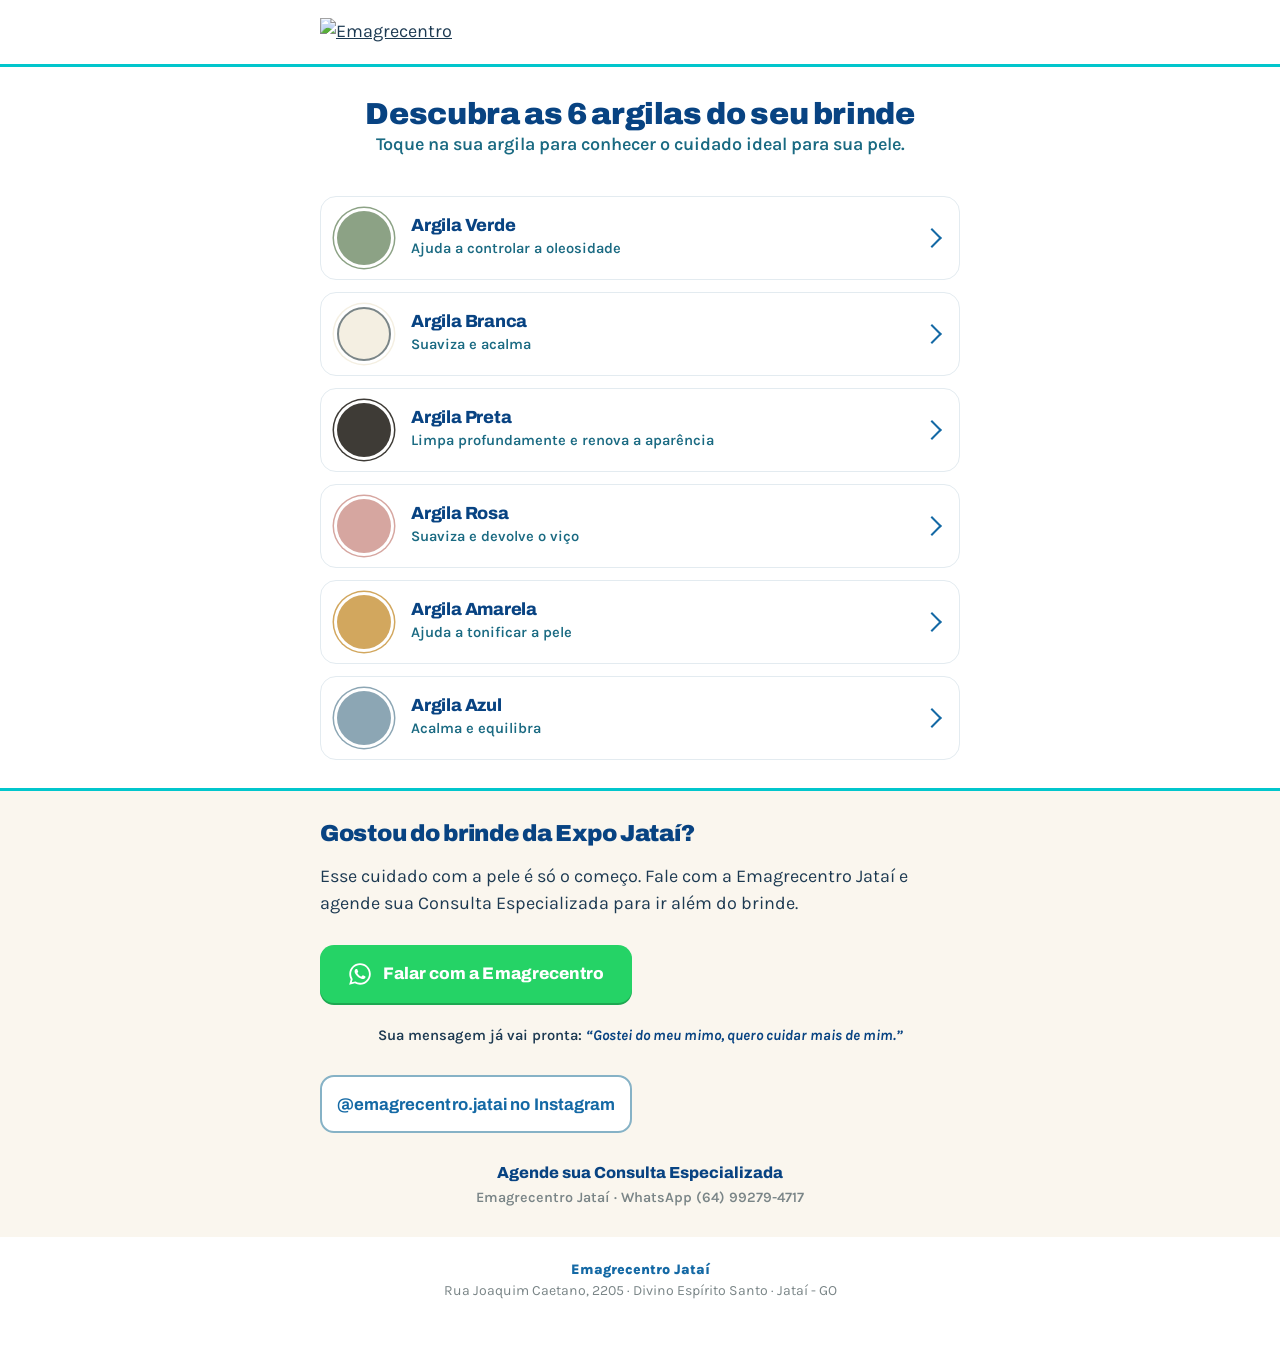
==== index.html @ 0a52d54e "Landing page das argilas do brinde Emagrecentro (Expo Jataí 2026) Co-Authored-By: Claude Fable 5.1 <" ====
<!DOCTYPE html>
<html lang="pt-BR">
<head>
<meta charset="utf-8">
<meta name="viewport" content="width=device-width, initial-scale=1">
<title>Argilas Emagrecentro Jataí</title>
<meta name="description" content="Conheça as 6 argilas do brinde Emagrecentro na Expo Jataí 2026: benefícios, modo de uso e cuidados de cada uma, num só lugar.">
<meta name="theme-color" content="#084382">
<meta property="og:title" content="Argilas Emagrecentro Jataí">
<meta property="og:description" content="Conheça as 6 argilas do brinde Emagrecentro na Expo Jataí 2026: benefícios, modo de uso e cuidados de cada uma, num só lugar.">
<meta property="og:type" content="website">
<meta property="og:url" content="https://emagrecentro.github.io/">
<link rel="icon" href="/assets/icone.svg" type="image/svg+xml">
<link rel="preconnect" href="https://fonts.googleapis.com">
<link rel="preconnect" href="https://fonts.gstatic.com" crossorigin>
<link href="https://fonts.googleapis.com/css2?family=Archivo:wght@700;800;900&family=Karla:wght@600;700;800&display=swap" rel="stylesheet">
<link rel="stylesheet" href="/assets/estilo.css">
</head>
<body>
<header class="topo"><div class="wrap">
    <a class="logo" href="/" aria-label="Emagrecentro"><img src="/assets/logo.svg" alt="Emagrecentro" width="168" height="32"></a>
    
  </div></header>
<section class="hub-heroi"><div class="wrap">
  <h1>Descubra as 6 argilas do seu brinde</h1>
  <p>Toque na sua argila para conhecer o cuidado ideal para sua pele.</p>
</div></section>
<main><div class="wrap"><ul class="cartoes">
    <li><a class="cartao" href="/verde/" style="--cor:#8CA285;--contorno:transparent">
      <span class="sw"></span>
      <span><h3>Argila Verde</h3><p>Ajuda a controlar a oleosidade</p></span>
    </a></li>
    <li><a class="cartao" href="/branca/" style="--cor:#F4EFE2;--contorno:#7A8587">
      <span class="sw"></span>
      <span><h3>Argila Branca</h3><p>Suaviza e acalma</p></span>
    </a></li>
    <li><a class="cartao" href="/preta/" style="--cor:#3E3B36;--contorno:transparent">
      <span class="sw"></span>
      <span><h3>Argila Preta</h3><p>Limpa profundamente e renova a aparência</p></span>
    </a></li>
    <li><a class="cartao" href="/rosa/" style="--cor:#D6A6A0;--contorno:transparent">
      <span class="sw"></span>
      <span><h3>Argila Rosa</h3><p>Suaviza e devolve o viço</p></span>
    </a></li>
    <li><a class="cartao" href="/amarela/" style="--cor:#D2A75E;--contorno:transparent">
      <span class="sw"></span>
      <span><h3>Argila Amarela</h3><p>Ajuda a tonificar a pele</p></span>
    </a></li>
    <li><a class="cartao" href="/azul/" style="--cor:#8CA6B4;--contorno:transparent">
      <span class="sw"></span>
      <span><h3>Argila Azul</h3><p>Acalma e equilibra</p></span>
    </a></li></ul></div></main>
<section class="cta"><div class="wrap">
    <h2>Gostou do brinde da Expo Jataí?</h2>
    <p>Esse cuidado com a pele é só o começo. Fale com a Emagrecentro Jataí e agende sua Consulta Especializada para ir além do brinde.</p>
    <a class="botao" href="https://wa.me/5564992794717?text=Gostei%20do%20meu%20mimo%2C%20quero%20cuidar%20mais%20de%20mim.%0A(brinde%20de%20argilas%20%C2%B7%20Expo%20Jata%C3%AD)" target="_blank" rel="noopener"><svg viewBox="0 0 24 24" aria-hidden="true"><path d="M12.04 2C6.58 2 2.13 6.45 2.13 11.91c0 1.75.46 3.45 1.32 4.95L2 22l5.25-1.38a9.9 9.9 0 0 0 4.79 1.22c5.46 0 9.91-4.45 9.91-9.91S17.5 2 12.04 2m0 18.15a8.2 8.2 0 0 1-4.19-1.15l-.3-.18-3.12.82.83-3.04-.2-.31a8.2 8.2 0 0 1-1.26-4.38c0-4.54 3.7-8.24 8.24-8.24s8.24 3.7 8.24 8.24-3.7 8.24-8.24 8.24m4.52-6.16c-.25-.12-1.47-.72-1.69-.81-.23-.08-.39-.12-.56.12-.17.25-.64.81-.78.97-.14.17-.29.19-.54.06-.25-.12-1.05-.39-1.99-1.23-.74-.66-1.23-1.47-1.38-1.72-.14-.25-.02-.38.11-.51.11-.11.25-.29.37-.43.12-.14.17-.25.25-.41.08-.17.04-.31-.02-.43-.06-.12-.56-1.34-.76-1.84-.2-.48-.41-.42-.56-.43h-.48c-.17 0-.43.06-.66.31-.22.25-.86.85-.86 2.07s.89 2.4 1.01 2.56c.12.17 1.75 2.67 4.23 3.74.59.26 1.05.41 1.41.52.59.19 1.13.16 1.56.1.48-.07 1.47-.6 1.67-1.18.21-.58.21-1.07.14-1.18-.06-.1-.22-.16-.47-.28"/></svg>Falar com a Emagrecentro</a>
    <p class="msg-pronta">Sua mensagem já vai pronta: <q>Gostei do meu mimo, quero cuidar mais de mim.</q></p>
    <a class="botao sec" href="https://instagram.com/emagrecentro.jatai" target="_blank" rel="noopener">@emagrecentro.jatai no Instagram</a>
    <p class="cons">Agende sua Consulta Especializada<span>Emagrecentro Jataí · WhatsApp (64) 99279-4717</span></p>
    
  </div></section>
<footer class="rodape"><div class="wrap"><p><b>Emagrecentro Jataí</b><br>Rua Joaquim Caetano, 2205 · Divino Espírito Santo · Jataí - GO</p></div></footer>
</body>
</html>
---- assets/estilo.css ----
:root{
  --ciano:#08B6E3; --ciano2:#01C6CC; --azul-med:#28A1C5; --azul:#1469A5; --azul-escuro:#084382;
  --teal:#1A6A82; --areia:#FAF6EE; --cinza:#7A8587; --azul-claro:#86B2C6; --branco:#fff;
  --texto:#1D3A52; --fonte-titulo:'Archivo','Century Gothic',system-ui,sans-serif; --fonte-texto:'Karla','Segoe UI',system-ui,sans-serif;
}
*{margin:0;padding:0;box-sizing:border-box}
html{-webkit-text-size-adjust:100%}
body{font-family:var(--fonte-texto);color:var(--texto);background:var(--branco);line-height:1.5;font-size:17px}
a{color:inherit}
img,svg{display:block;max-width:100%}
.wrap{width:min(100% - 40px, 640px);margin-inline:auto}
h1,h2,h3{font-family:var(--fonte-titulo);color:var(--azul-escuro);line-height:1.12;letter-spacing:-.012em}
h2{font-size:1.25rem;font-weight:800;margin-bottom:12px}
p{margin-bottom:12px}

/* topo */
.topo{padding:18px 0 14px;border-bottom:3px solid var(--ciano2)}
.topo .wrap{display:flex;align-items:center;justify-content:space-between;gap:16px}
.topo .logo{width:168px}
.topo .voltar{font-weight:700;font-size:.9rem;color:var(--azul);text-decoration:none;white-space:nowrap}

/* herói da argila */
.heroi{padding:28px 0 22px;background:var(--areia)}
.heroi .wrap{display:grid;grid-template-columns:96px 1fr;column-gap:18px;align-items:center}
.sw{width:88px;height:88px;border-radius:50%;background:var(--cor);border:2px solid var(--contorno,transparent);box-shadow:0 0 0 4px #fff,0 0 0 6px var(--cor)}
.heroi .sobre{font-size:.8rem;font-weight:800;letter-spacing:.14em;text-transform:uppercase;color:var(--teal);margin-bottom:4px}
.heroi h1{font-size:2rem;font-weight:900}
.heroi .ben{font-size:1.05rem;font-weight:700;color:var(--teal);margin:6px 0 10px}
.chip{display:inline-block;font-weight:700;font-size:.85rem;color:var(--azul);border:1.5px solid var(--azul-claro);border-radius:999px;padding:5px 12px;background:#fff}

/* seções */
section.bloco{padding:26px 0 6px}
section.bloco + section.bloco{border-top:1px solid #E3EBF0}
.lista{list-style:none;display:grid;gap:10px;margin-bottom:14px}
.lista li{display:grid;grid-template-columns:18px 1fr;column-gap:10px;align-items:start;font-weight:600}
.lista li::before{content:"";width:11px;height:11px;border-radius:50%;background:var(--ciano);margin-top:8px;justify-self:center}
.passos{list-style:none;counter-reset:p;display:grid;gap:12px;margin-bottom:14px}
.passos li{display:grid;grid-template-columns:34px 1fr;column-gap:12px;align-items:center;counter-increment:p;font-weight:600}
.passos li::before{content:counter(p);width:32px;height:32px;border-radius:50%;background:var(--ciano);color:#fff;font-family:var(--fonte-titulo);font-weight:800;display:grid;place-items:center;font-size:1rem}
.cuidados{background:var(--areia);border-radius:14px;padding:16px 18px;margin-bottom:18px}
.cuidados h2{font-size:1.05rem;margin-bottom:8px}
.cuidados ul{padding-left:18px;display:grid;gap:6px;font-size:.98rem}

/* chamada para contato (brief Moana §10.2: botão sólido #084382 sobre fundo claro) */
.cta{margin:18px 0 0;background:var(--areia);border-top:3px solid var(--ciano2);padding:30px 0 28px}
.cta h2{font-size:1.45rem;font-weight:900;margin-bottom:6px}
.cta p{color:var(--texto);margin-bottom:18px}
.botao{display:flex;align-items:center;justify-content:center;gap:10px;width:100%;min-height:58px;border-radius:14px;background:#25D366;color:#fff;text-decoration:none;font-family:var(--fonte-titulo);font-weight:800;font-size:1.05rem;letter-spacing:.005em;box-shadow:0 2px 0 #1DA851}
.botao svg{width:26px;height:26px;fill:#fff}
.botao.sec{background:#fff;border:2px solid var(--azul-claro);color:var(--azul);margin-top:10px;font-weight:700;box-shadow:none}
.msg-pronta{margin:12px 0 0;text-align:center;font-size:.92rem;color:var(--teal);font-weight:600}
.msg-pronta q{font-style:italic;color:var(--azul-escuro);font-weight:700}
.cta .cons{margin:18px 0 0;font-family:var(--fonte-titulo);font-weight:800;color:var(--azul-escuro);font-size:1rem;text-align:center}
.cta .cons span{display:block;font-family:var(--fonte-texto);font-weight:600;color:var(--cinza);font-size:.9rem;margin-top:2px}
.cta .outra{margin:12px 0 0;text-align:center;font-size:.86rem;color:var(--cinza);font-weight:600}
.cta .outra a{color:var(--azul);font-weight:800;text-decoration:none}

/* rodapé */
.rodape{padding:22px 0 34px;font-size:.88rem;color:var(--cinza);text-align:center}
.rodape b{color:var(--azul);font-weight:800}

/* hub */
.hub-heroi{padding:30px 0 10px;text-align:center}
.hub-heroi h1{font-size:1.9rem;font-weight:900}
.hub-heroi p{color:var(--teal);font-weight:600}
.cartoes{list-style:none;display:grid;gap:12px;padding:16px 0 10px}
.cartao{display:grid;grid-template-columns:60px 1fr 22px;column-gap:14px;align-items:center;padding:14px 16px;border:1.5px solid #E3EBF0;border-radius:16px;text-decoration:none;background:#fff}
.cartao .sw{width:54px;height:54px;box-shadow:0 0 0 3px #fff,0 0 0 4.5px var(--cor)}
.cartao h3{font-size:1.1rem;font-weight:800}
.cartao p{margin:2px 0 0;font-size:.92rem;color:var(--teal);font-weight:600}
.cartao::after{content:"";width:12px;height:12px;border-right:2.5px solid var(--azul);border-bottom:2.5px solid var(--azul);transform:rotate(-45deg);justify-self:center}

@media (min-width:720px){
  body{font-size:18px}
  .heroi .wrap{grid-template-columns:120px 1fr;column-gap:24px}
  .sw{width:108px;height:108px}
  .heroi h1{font-size:2.5rem}
  .cta .wrap{display:grid;grid-template-columns:1fr 1fr;gap:10px 16px;align-items:start}
  .cta h2,.cta p{grid-column:1/-1}
  .botao.sec{margin-top:0}
  .cta .cons{grid-column:1/-1}
}
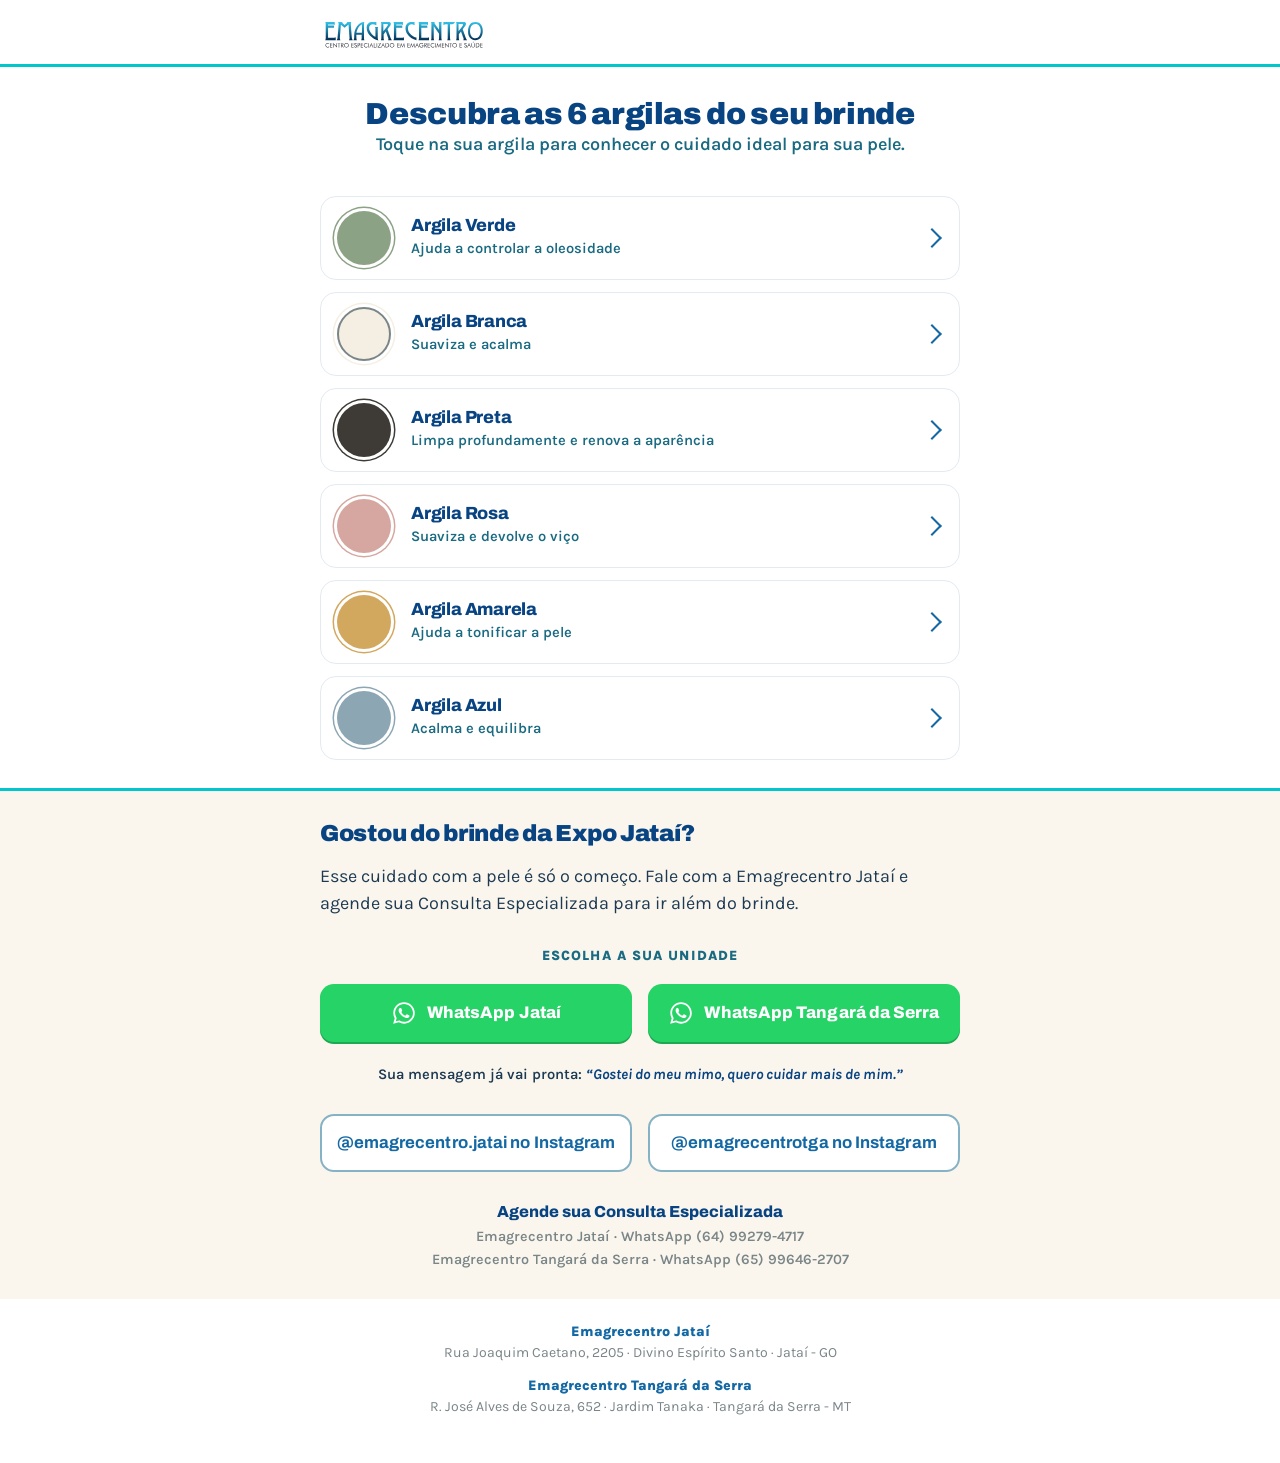
==== commit a5148a0b: "Adiciona botão de WhatsApp de Tangará da Serra nas páginas das argilas" ====
--- a/index.html
+++ b/index.html
@@ -53,12 +53,14 @@
 <section class="cta"><div class="wrap">
     <h2>Gostou do brinde da Expo Jataí?</h2>
     <p>Esse cuidado com a pele é só o começo. Fale com a Emagrecentro Jataí e agende sua Consulta Especializada para ir além do brinde.</p>
-    <a class="botao" href="https://wa.me/5564992794717?text=Gostei%20do%20meu%20mimo%2C%20quero%20cuidar%20mais%20de%20mim.%0A(brinde%20de%20argilas%20%C2%B7%20Expo%20Jata%C3%AD)" target="_blank" rel="noopener"><svg viewBox="0 0 24 24" aria-hidden="true"><path d="M12.04 2C6.58 2 2.13 6.45 2.13 11.91c0 1.75.46 3.45 1.32 4.95L2 22l5.25-1.38a9.9 9.9 0 0 0 4.79 1.22c5.46 0 9.91-4.45 9.91-9.91S17.5 2 12.04 2m0 18.15a8.2 8.2 0 0 1-4.19-1.15l-.3-.18-3.12.82.83-3.04-.2-.31a8.2 8.2 0 0 1-1.26-4.38c0-4.54 3.7-8.24 8.24-8.24s8.24 3.7 8.24 8.24-3.7 8.24-8.24 8.24m4.52-6.16c-.25-.12-1.47-.72-1.69-.81-.23-.08-.39-.12-.56.12-.17.25-.64.81-.78.97-.14.17-.29.19-.54.06-.25-.12-1.05-.39-1.99-1.23-.74-.66-1.23-1.47-1.38-1.72-.14-.25-.02-.38.11-.51.11-.11.25-.29.37-.43.12-.14.17-.25.25-.41.08-.17.04-.31-.02-.43-.06-.12-.56-1.34-.76-1.84-.2-.48-.41-.42-.56-.43h-.48c-.17 0-.43.06-.66.31-.22.25-.86.85-.86 2.07s.89 2.4 1.01 2.56c.12.17 1.75 2.67 4.23 3.74.59.26 1.05.41 1.41.52.59.19 1.13.16 1.56.1.48-.07 1.47-.6 1.67-1.18.21-.58.21-1.07.14-1.18-.06-.1-.22-.16-.47-.28"/></svg>Falar com a Emagrecentro</a>
+    <p class="escolha">Escolha a sua unidade</p>
+    <a class="botao" href="https://wa.me/5564992794717?text=Gostei%20do%20meu%20mimo%2C%20quero%20cuidar%20mais%20de%20mim.%0A(brinde%20de%20argilas%20%C2%B7%20Expo%20Jata%C3%AD)" target="_blank" rel="noopener"><svg viewBox="0 0 24 24" aria-hidden="true"><path d="M12.04 2C6.58 2 2.13 6.45 2.13 11.91c0 1.75.46 3.45 1.32 4.95L2 22l5.25-1.38a9.9 9.9 0 0 0 4.79 1.22c5.46 0 9.91-4.45 9.91-9.91S17.5 2 12.04 2m0 18.15a8.2 8.2 0 0 1-4.19-1.15l-.3-.18-3.12.82.83-3.04-.2-.31a8.2 8.2 0 0 1-1.26-4.38c0-4.54 3.7-8.24 8.24-8.24s8.24 3.7 8.24 8.24-3.7 8.24-8.24 8.24m4.52-6.16c-.25-.12-1.47-.72-1.69-.81-.23-.08-.39-.12-.56.12-.17.25-.64.81-.78.97-.14.17-.29.19-.54.06-.25-.12-1.05-.39-1.99-1.23-.74-.66-1.23-1.47-1.38-1.72-.14-.25-.02-.38.11-.51.11-.11.25-.29.37-.43.12-.14.17-.25.25-.41.08-.17.04-.31-.02-.43-.06-.12-.56-1.34-.76-1.84-.2-.48-.41-.42-.56-.43h-.48c-.17 0-.43.06-.66.31-.22.25-.86.85-.86 2.07s.89 2.4 1.01 2.56c.12.17 1.75 2.67 4.23 3.74.59.26 1.05.41 1.41.52.59.19 1.13.16 1.56.1.48-.07 1.47-.6 1.67-1.18.21-.58.21-1.07.14-1.18-.06-.1-.22-.16-.47-.28"/></svg>WhatsApp Jataí</a>
+    <a class="botao" href="https://wa.me/5565996462707?text=Gostei%20do%20meu%20mimo%2C%20quero%20cuidar%20mais%20de%20mim.%0A(brinde%20de%20argilas%20%C2%B7%20Expo%20Jata%C3%AD)" target="_blank" rel="noopener"><svg viewBox="0 0 24 24" aria-hidden="true"><path d="M12.04 2C6.58 2 2.13 6.45 2.13 11.91c0 1.75.46 3.45 1.32 4.95L2 22l5.25-1.38a9.9 9.9 0 0 0 4.79 1.22c5.46 0 9.91-4.45 9.91-9.91S17.5 2 12.04 2m0 18.15a8.2 8.2 0 0 1-4.19-1.15l-.3-.18-3.12.82.83-3.04-.2-.31a8.2 8.2 0 0 1-1.26-4.38c0-4.54 3.7-8.24 8.24-8.24s8.24 3.7 8.24 8.24-3.7 8.24-8.24 8.24m4.52-6.16c-.25-.12-1.47-.72-1.69-.81-.23-.08-.39-.12-.56.12-.17.25-.64.81-.78.97-.14.17-.29.19-.54.06-.25-.12-1.05-.39-1.99-1.23-.74-.66-1.23-1.47-1.38-1.72-.14-.25-.02-.38.11-.51.11-.11.25-.29.37-.43.12-.14.17-.25.25-.41.08-.17.04-.31-.02-.43-.06-.12-.56-1.34-.76-1.84-.2-.48-.41-.42-.56-.43h-.48c-.17 0-.43.06-.66.31-.22.25-.86.85-.86 2.07s.89 2.4 1.01 2.56c.12.17 1.75 2.67 4.23 3.74.59.26 1.05.41 1.41.52.59.19 1.13.16 1.56.1.48-.07 1.47-.6 1.67-1.18.21-.58.21-1.07.14-1.18-.06-.1-.22-.16-.47-.28"/></svg>WhatsApp Tangará da Serra</a>
     <p class="msg-pronta">Sua mensagem já vai pronta: <q>Gostei do meu mimo, quero cuidar mais de mim.</q></p>
     <a class="botao sec" href="https://instagram.com/emagrecentro.jatai" target="_blank" rel="noopener">@emagrecentro.jatai no Instagram</a>
-    <p class="cons">Agende sua Consulta Especializada<span>Emagrecentro Jataí · WhatsApp (64) 99279-4717</span></p>
-    
+    <a class="botao sec" href="https://instagram.com/emagrecentrotga" target="_blank" rel="noopener">@emagrecentrotga no Instagram</a>
+    <p class="cons">Agende sua Consulta Especializada<span>Emagrecentro Jataí · WhatsApp (64) 99279-4717</span><span>Emagrecentro Tangará da Serra · WhatsApp (65) 99646-2707</span></p>
   </div></section>
-<footer class="rodape"><div class="wrap"><p><b>Emagrecentro Jataí</b><br>Rua Joaquim Caetano, 2205 · Divino Espírito Santo · Jataí - GO</p></div></footer>
+<footer class="rodape"><div class="wrap"><p><b>Emagrecentro Jataí</b><br>Rua Joaquim Caetano, 2205 · Divino Espírito Santo · Jataí - GO</p><p><b>Emagrecentro Tangará da Serra</b><br>R. José Alves de Souza, 652 · Jardim Tanaka · Tangará da Serra - MT</p></div></footer>
 </body>
 </html>
--- a/assets/estilo.css
+++ b/assets/estilo.css
@@ -47,6 +47,8 @@
 .cta p{color:var(--texto);margin-bottom:18px}
 .botao{display:flex;align-items:center;justify-content:center;gap:10px;width:100%;min-height:58px;border-radius:14px;background:#25D366;color:#fff;text-decoration:none;font-family:var(--fonte-titulo);font-weight:800;font-size:1.05rem;letter-spacing:.005em;box-shadow:0 2px 0 #1DA851}
 .botao svg{width:26px;height:26px;fill:#fff}
+.botao+.botao{margin-top:10px}
+.cta .escolha{margin:0 0 8px;text-align:center;font-size:.86rem;font-weight:800;letter-spacing:.08em;text-transform:uppercase;color:var(--teal)}
 .botao.sec{background:#fff;border:2px solid var(--azul-claro);color:var(--azul);margin-top:10px;font-weight:700;box-shadow:none}
 .msg-pronta{margin:12px 0 0;text-align:center;font-size:.92rem;color:var(--teal);font-weight:600}
 .msg-pronta q{font-style:italic;color:var(--azul-escuro);font-weight:700}
@@ -77,6 +79,6 @@
   .heroi h1{font-size:2.5rem}
   .cta .wrap{display:grid;grid-template-columns:1fr 1fr;gap:10px 16px;align-items:start}
   .cta h2,.cta p{grid-column:1/-1}
-  .botao.sec{margin-top:0}
+  .botao+.botao,.botao.sec{margin-top:0}
   .cta .cons{grid-column:1/-1}
 }
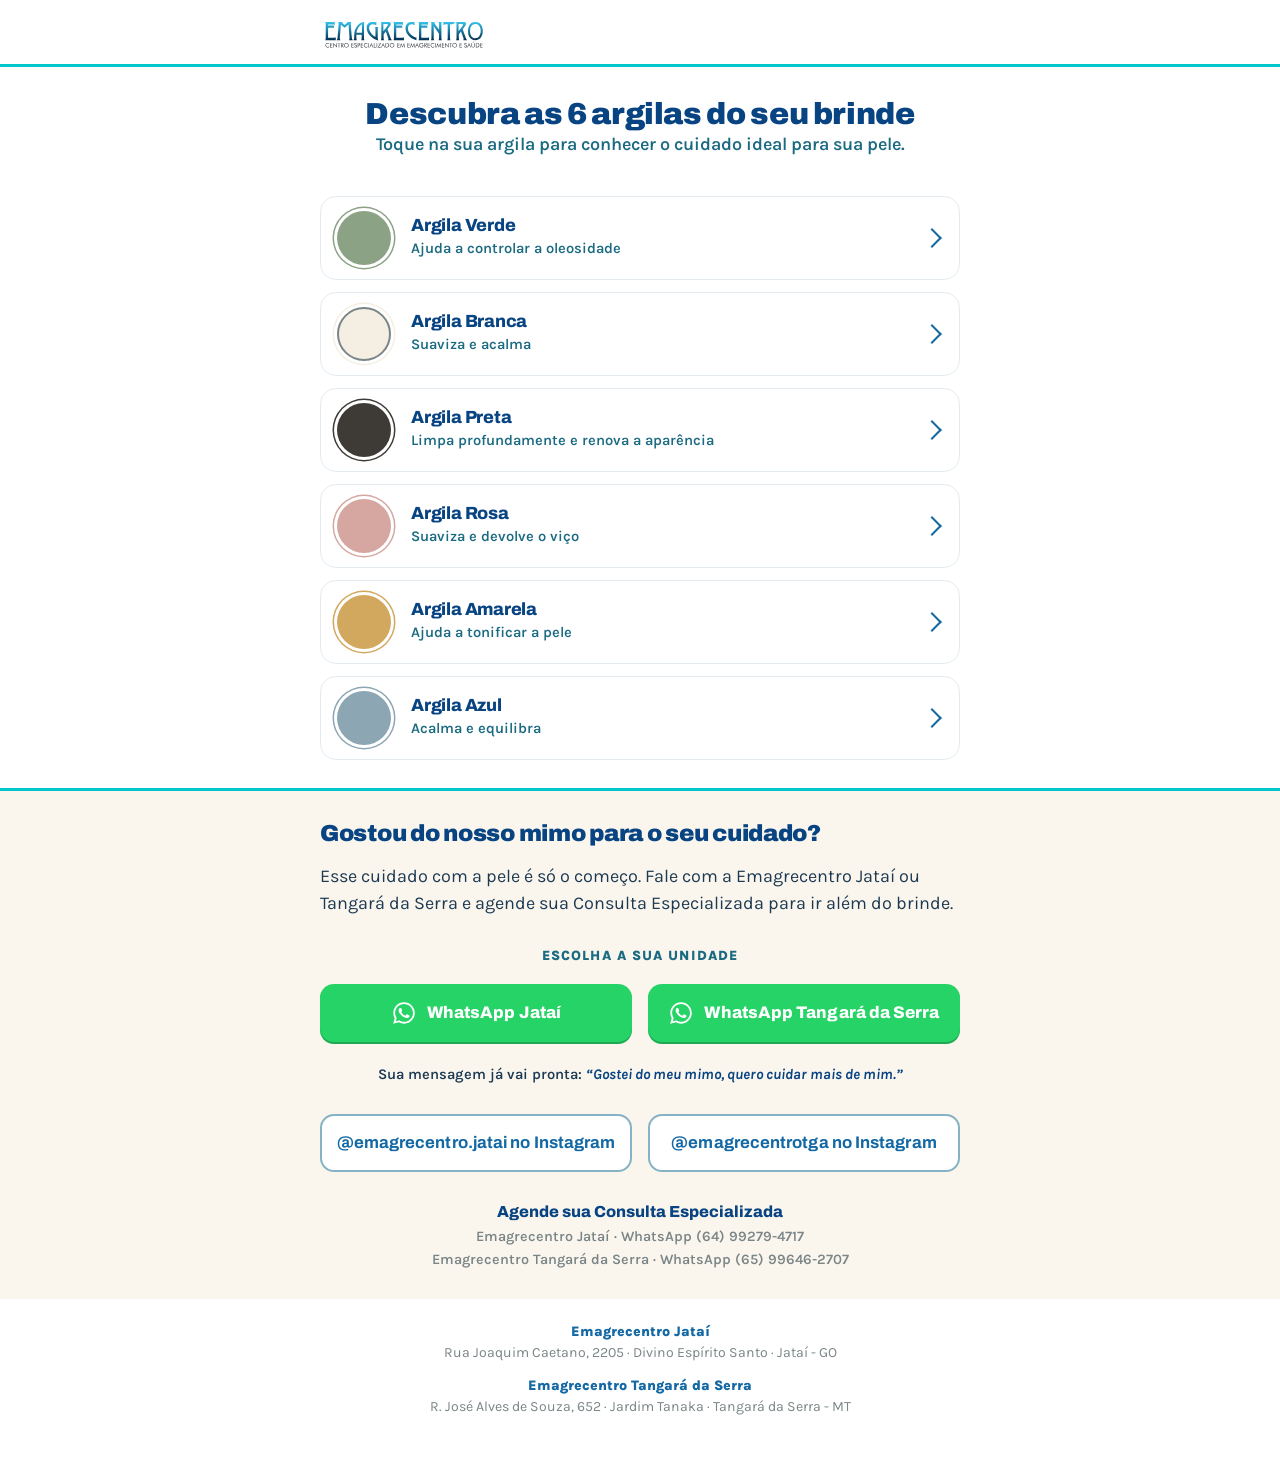
==== commit dec3b579: "Troca o texto do CTA: sai a Expo Jataí, entra Tangará da Serra" ====
--- a/index.html
+++ b/index.html
@@ -51,8 +51,8 @@
       <span><h3>Argila Azul</h3><p>Acalma e equilibra</p></span>
     </a></li></ul></div></main>
 <section class="cta"><div class="wrap">
-    <h2>Gostou do brinde da Expo Jataí?</h2>
-    <p>Esse cuidado com a pele é só o começo. Fale com a Emagrecentro Jataí e agende sua Consulta Especializada para ir além do brinde.</p>
+    <h2>Gostou do nosso mimo para o seu cuidado?</h2>
+    <p>Esse cuidado com a pele é só o começo. Fale com a Emagrecentro Jataí ou Tangará da Serra e agende sua Consulta Especializada para ir além do brinde.</p>
     <p class="escolha">Escolha a sua unidade</p>
     <a class="botao" href="https://wa.me/5564992794717?text=Gostei%20do%20meu%20mimo%2C%20quero%20cuidar%20mais%20de%20mim.%0A(brinde%20de%20argilas%20%C2%B7%20Expo%20Jata%C3%AD)" target="_blank" rel="noopener"><svg viewBox="0 0 24 24" aria-hidden="true"><path d="M12.04 2C6.58 2 2.13 6.45 2.13 11.91c0 1.75.46 3.45 1.32 4.95L2 22l5.25-1.38a9.9 9.9 0 0 0 4.79 1.22c5.46 0 9.91-4.45 9.91-9.91S17.5 2 12.04 2m0 18.15a8.2 8.2 0 0 1-4.19-1.15l-.3-.18-3.12.82.83-3.04-.2-.31a8.2 8.2 0 0 1-1.26-4.38c0-4.54 3.7-8.24 8.24-8.24s8.24 3.7 8.24 8.24-3.7 8.24-8.24 8.24m4.52-6.16c-.25-.12-1.47-.72-1.69-.81-.23-.08-.39-.12-.56.12-.17.25-.64.81-.78.97-.14.17-.29.19-.54.06-.25-.12-1.05-.39-1.99-1.23-.74-.66-1.23-1.47-1.38-1.72-.14-.25-.02-.38.11-.51.11-.11.25-.29.37-.43.12-.14.17-.25.25-.41.08-.17.04-.31-.02-.43-.06-.12-.56-1.34-.76-1.84-.2-.48-.41-.42-.56-.43h-.48c-.17 0-.43.06-.66.31-.22.25-.86.85-.86 2.07s.89 2.4 1.01 2.56c.12.17 1.75 2.67 4.23 3.74.59.26 1.05.41 1.41.52.59.19 1.13.16 1.56.1.48-.07 1.47-.6 1.67-1.18.21-.58.21-1.07.14-1.18-.06-.1-.22-.16-.47-.28"/></svg>WhatsApp Jataí</a>
     <a class="botao" href="https://wa.me/5565996462707?text=Gostei%20do%20meu%20mimo%2C%20quero%20cuidar%20mais%20de%20mim.%0A(brinde%20de%20argilas%20%C2%B7%20Expo%20Jata%C3%AD)" target="_blank" rel="noopener"><svg viewBox="0 0 24 24" aria-hidden="true"><path d="M12.04 2C6.58 2 2.13 6.45 2.13 11.91c0 1.75.46 3.45 1.32 4.95L2 22l5.25-1.38a9.9 9.9 0 0 0 4.79 1.22c5.46 0 9.91-4.45 9.91-9.91S17.5 2 12.04 2m0 18.15a8.2 8.2 0 0 1-4.19-1.15l-.3-.18-3.12.82.83-3.04-.2-.31a8.2 8.2 0 0 1-1.26-4.38c0-4.54 3.7-8.24 8.24-8.24s8.24 3.7 8.24 8.24-3.7 8.24-8.24 8.24m4.52-6.16c-.25-.12-1.47-.72-1.69-.81-.23-.08-.39-.12-.56.12-.17.25-.64.81-.78.97-.14.17-.29.19-.54.06-.25-.12-1.05-.39-1.99-1.23-.74-.66-1.23-1.47-1.38-1.72-.14-.25-.02-.38.11-.51.11-.11.25-.29.37-.43.12-.14.17-.25.25-.41.08-.17.04-.31-.02-.43-.06-.12-.56-1.34-.76-1.84-.2-.48-.41-.42-.56-.43h-.48c-.17 0-.43.06-.66.31-.22.25-.86.85-.86 2.07s.89 2.4 1.01 2.56c.12.17 1.75 2.67 4.23 3.74.59.26 1.05.41 1.41.52.59.19 1.13.16 1.56.1.48-.07 1.47-.6 1.67-1.18.21-.58.21-1.07.14-1.18-.06-.1-.22-.16-.47-.28"/></svg>WhatsApp Tangará da Serra</a>
